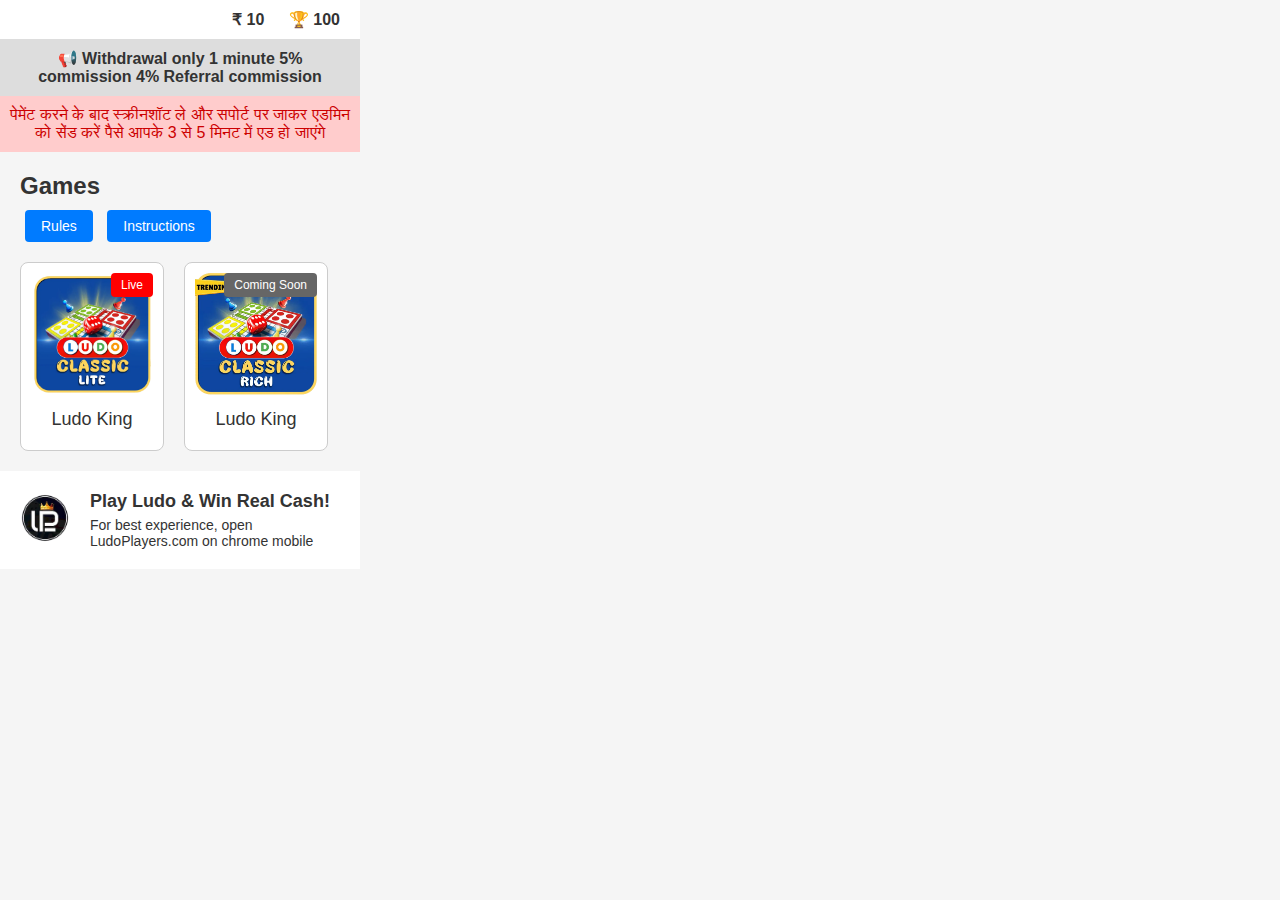
==== index.html @ 33a1296b "first commit" ====
<!DOCTYPE html>
<html lang="en">
<head>
    <meta charset="UTF-8">
    <meta name="viewport" content="width=device-width, initial-scale=1.0">
    <title>Mewati Ludo Club</title>
    <link rel="stylesheet" href="style.css">
</head>
<body>

    <!-- Header with Balance and Trophy Info -->
    <header class="top-bar">
        <div class="top-info">
            <span>₹ 10</span>
            <span>🏆 100</span>
        </div>
    </header>

    <!-- Notice Bar -->
    <section class="notice-bar">
        <p>📢 Withdrawal only 1 minute 5% commission 4% Referral commission</p>
    </section>

    <!-- Payment Notice -->
    <section class="payment-notice">
        <p>पेमेंट करने के बाद स्क्रीनशॉट ले और सपोर्ट पर जाकर एडमिन को सेंड करें पैसे आपके 3 से 5 मिनट में एड हो जाएंगे </p>
    </section>

    <!-- Game Section -->
    <section class="games">
        <h2>Games</h2>
        <div class="game-options">
            <button>Rules</button>
            <button>Instructions</button>
        </div>
        <div class="game-cards">
            <!-- Game Card 1 -->
            <div class="game-card">
                <img src="/png/ludo1.webp" alt="Ludo King">
                <p class="game-title">Ludo King</p>
                <span class="live-badge">Live</span>
            </div>

            <!-- Game Card 2 -->
            <div class="game-card">
                <img src="/png/ludo2.webp" alt="Ludo King">
                <p class="game-title">Ludo King</p>
                <span class="coming-soon-badge">Coming Soon</span>
            </div>
        </div>
    </section>

    <!-- Footer Section with About -->
    <footer class="footer">
        <div class="logo">
            <img src="/png/lp_logo.webp" alt=" Ludo Club Logo">
        </div>
        <div class="about">
            <h3>Play Ludo & Win Real Cash!</h3>
            <p>For best experience, open LudoPlayers.com on  chrome mobile</p>
        </div>
    </footer>

</body>
</html>
---- style.css ----
/* Reset */
* {
    margin: 0;
    padding: 0;
    box-sizing: border-box;
    max-width: 360px;
   
}

body {
    font-family: Arial, sans-serif;
    background-color: #f5f5f5;
    color: #333;
}

/* Top bar */
.top-bar {
    background-color: #ffffff;
    padding: 10px;
    display: flex;
    justify-content: flex-end;
}

.top-info span {
    margin: 0 10px;
    font-weight: bold;
}

/* Notice bar */
.notice-bar {
    background-color: #ddd;
    padding: 10px;
    text-align: center;
    font-weight: bold;
}

.payment-notice {
    background-color: #ffcccc;
    padding: 10px;
    text-align: center;
    color: #c00;
}

/* Games section */
.games {
    padding: 20px;
}

.games h2 {
    font-size: 24px;
    margin-bottom: 10px;
}

.game-options button {
    margin: 0 5px;
    padding: 8px 16px;
    font-size: 14px;
    background-color: #007bff;
    color: #fff;
    border: none;
    border-radius: 4px;
    cursor: pointer;
}

.game-options button:hover {
    background-color: #0056b3;
}

/* Game Cards */
.game-cards {
    display: flex;
    gap: 20px;
    margin-top: 20px;
}

.game-card {
    background-color: #ffffff;
    border: 1px solid #ccc;
    border-radius: 8px;
    width: 45%;
    padding: 10px;
    position: relative;
    text-align: center;
}

.game-card img {
    width: 100%;
    height: auto;
}

.game-title {
    font-size: 18px;
    margin: 10px 0;
}

.live-badge, .coming-soon-badge {
    position: absolute;
    top: 10px;
    right: 10px;
    background-color: #ff0000;
    color: #fff;
    padding: 5px 10px;
    border-radius: 4px;
    font-size: 12px;
}

.coming-soon-badge {
    background-color: #666;
}

/* Footer */
.footer {
    background-color: #ffffff;
    padding: 20px;
    display: flex;
    align-items: center;
    gap: 20px;
}

.footer .logo img {
    width: 50px;
    height: auto;
}

.footer .about h3 {
    font-size: 18px;
}

.footer .about p {
    font-size: 14px;
    margin-top: 5px;
}
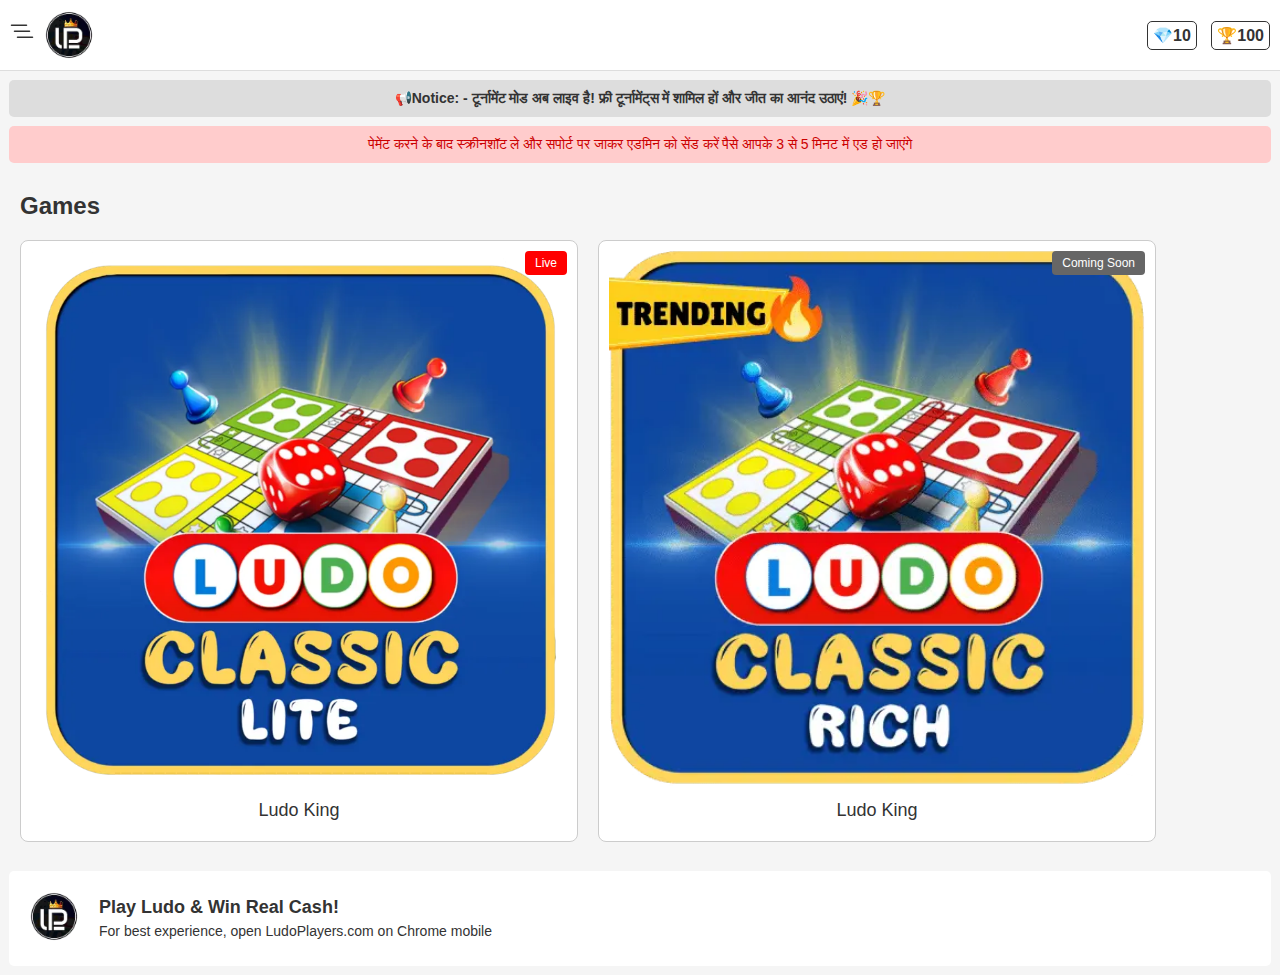
==== commit 1f91965a: "new" ====
--- a/index.html
+++ b/index.html
@@ -8,31 +8,39 @@
 </head>
 <body>
 
-    <!-- Header with Balance and Trophy Info -->
-    <header class="top-bar">
+    <!-- Navigation Bar -->
+    <nav class="navbar">
+        <div class="left-section">
+            <div class="menu-icon">
+                <span>
+                    <svg xmlns="http://www.w3.org/2000/svg" viewBox="0 0 16 16" width="24" height="24" fill="currentColor">
+                        <path fill-rule="evenodd" d="M4.5 11.5A.5.5 0 0 1 5 11h10a.5.5 0 0 1 0 1H5a.5.5 0 0 1-.5-.5zm-2-4A.5.5 0 0 1 3 7h10a.5.5 0 0 1 0 1H3a.5.5 0 0 1-.5-.5zm-2-4A.5.5 0 0 1 1 3h10a.5.5 0 0 1 0 1H1a.5.5 0 0 1-.5-.5z"></path>
+                    </svg>
+                </span>
+            </div>
+            <img src="/png/lp_logo.webp" alt="Ludo Club Logo" class="logo-top">
+        </div>
         <div class="top-info">
-            <span>₹ 10</span>
-            <span>🏆 100</span>
+            <span class="balance">💎10</span>
+            <span class="balance">🏆100</span>
         </div>
-    </header>
+    </nav>
+    
+    
 
     <!-- Notice Bar -->
     <section class="notice-bar">
-        <p>📢 Withdrawal only 1 minute 5% commission 4% Referral commission</p>
+        <p>📢Notice: - टूर्नामेंट मोड अब लाइव है! फ्री टूर्नामेंट्स में शामिल हों और जीत का आनंद उठाएं! 🎉🏆</p>
     </section>
 
     <!-- Payment Notice -->
     <section class="payment-notice">
-        <p>पेमेंट करने के बाद स्क्रीनशॉट ले और सपोर्ट पर जाकर एडमिन को सेंड करें पैसे आपके 3 से 5 मिनट में एड हो जाएंगे </p>
+        <p>पेमेंट करने के बाद स्क्रीनशॉट ले और सपोर्ट पर जाकर एडमिन को सेंड करें पैसे आपके 3 से 5 मिनट में एड हो जाएंगे</p>
     </section>
 
     <!-- Game Section -->
     <section class="games">
         <h2>Games</h2>
-        <div class="game-options">
-            <button>Rules</button>
-            <button>Instructions</button>
-        </div>
         <div class="game-cards">
             <!-- Game Card 1 -->
             <div class="game-card">
@@ -53,11 +61,11 @@
     <!-- Footer Section with About -->
     <footer class="footer">
         <div class="logo">
-            <img src="/png/lp_logo.webp" alt=" Ludo Club Logo">
+            <img src="/png/lp_logo.webp" alt="Ludo Club Logo">
         </div>
         <div class="about">
             <h3>Play Ludo & Win Real Cash!</h3>
-            <p>For best experience, open LudoPlayers.com on  chrome mobile</p>
+            <p>For best experience, open LudoPlayers.com on Chrome mobile</p>
         </div>
     </footer>
 
--- a/style.css
+++ b/style.css
@@ -3,8 +3,6 @@
     margin: 0;
     padding: 0;
     box-sizing: border-box;
-    max-width: 360px;
-   
 }
 
 body {
@@ -13,25 +11,51 @@
     color: #333;
 }
 
-/* Top bar */
-.top-bar {
+/* Navbar */
+.navbar {
     background-color: #ffffff;
     padding: 10px;
     display: flex;
-    justify-content: flex-end;
+    justify-content: space-between;
+    align-items: center;
+    border-bottom: 1px solid #ddd;
+}
+
+.left-section {
+    display: flex;
+    align-items: center;
+}
+
+.logo-top {
+    width: 50px;
+    height: auto;
+    margin-left: 10px; /* Adjust spacing between menu icon and logo */
+}
+
+.menu-icon span {
+    font-size: 24px;
+    cursor: pointer;
 }
 
 .top-info span {
-    margin: 0 10px;
+    margin-left: 10px;
     font-weight: bold;
+    border: 1px solid #333;
+    padding: 5px;
+    border-radius: 5px;
 }
 
-/* Notice bar */
+
+
+/* Notice Bar */
 .notice-bar {
     background-color: #ddd;
     padding: 10px;
     text-align: center;
     font-weight: bold;
+    font-size: 14px;
+    margin: 1vh;
+    border-radius: 5px;
 }
 
 .payment-notice {
@@ -39,6 +63,9 @@
     padding: 10px;
     text-align: center;
     color: #c00;
+    font-size: 14px;
+    margin: 1vh;
+    border-radius: 5px;
 }
 
 /* Games section */
@@ -49,21 +76,6 @@
 .games h2 {
     font-size: 24px;
     margin-bottom: 10px;
-}
-
-.game-options button {
-    margin: 0 5px;
-    padding: 8px 16px;
-    font-size: 14px;
-    background-color: #007bff;
-    color: #fff;
-    border: none;
-    border-radius: 4px;
-    cursor: pointer;
-}
-
-.game-options button:hover {
-    background-color: #0056b3;
 }
 
 /* Game Cards */
@@ -115,6 +127,8 @@
     display: flex;
     align-items: center;
     gap: 20px;
+    margin: 1vh;
+    border-radius: 5px;
 }
 
 .footer .logo img {
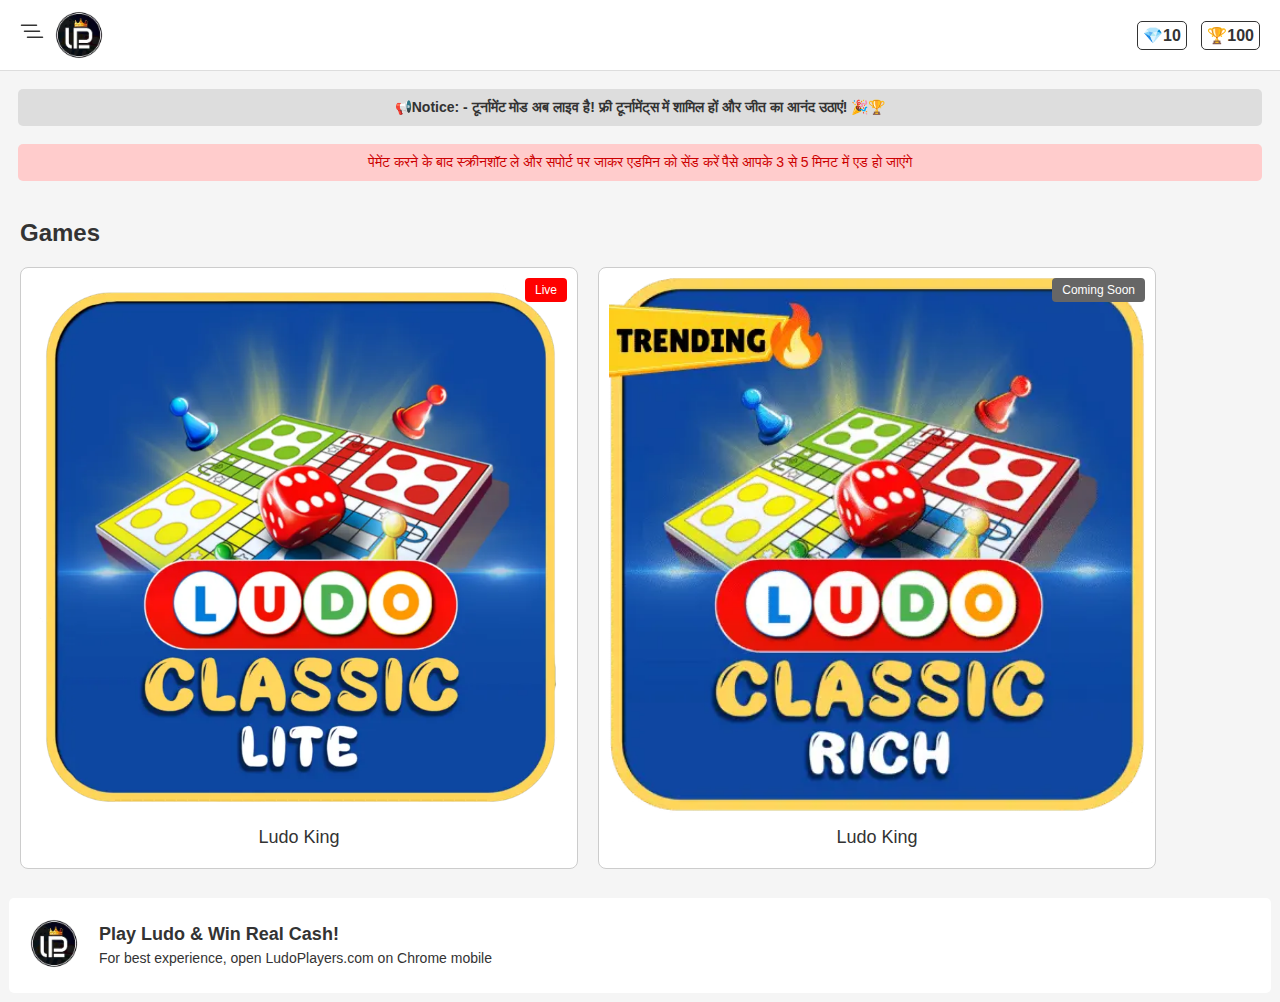
==== commit 9073f4da: "ndg" ====
--- a/index.html
+++ b/index.html
@@ -3,7 +3,7 @@
 <head>
     <meta charset="UTF-8">
     <meta name="viewport" content="width=device-width, initial-scale=1.0">
-    <title>Mewati Ludo Club</title>
+    <title> Ludo Club</title>
     <link rel="stylesheet" href="style.css">
 </head>
 <body>
--- a/style.css
+++ b/style.css
@@ -15,6 +15,8 @@
 .navbar {
     background-color: #ffffff;
     padding: 10px;
+    padding-left: 20px;
+    padding-right: 20px;
     display: flex;
     justify-content: space-between;
     align-items: center;
@@ -54,7 +56,7 @@
     text-align: center;
     font-weight: bold;
     font-size: 14px;
-    margin: 1vh;
+    margin: 2vh;
     border-radius: 5px;
 }
 
@@ -64,7 +66,7 @@
     text-align: center;
     color: #c00;
     font-size: 14px;
-    margin: 1vh;
+    margin: 2vh;
     border-radius: 5px;
 }
 
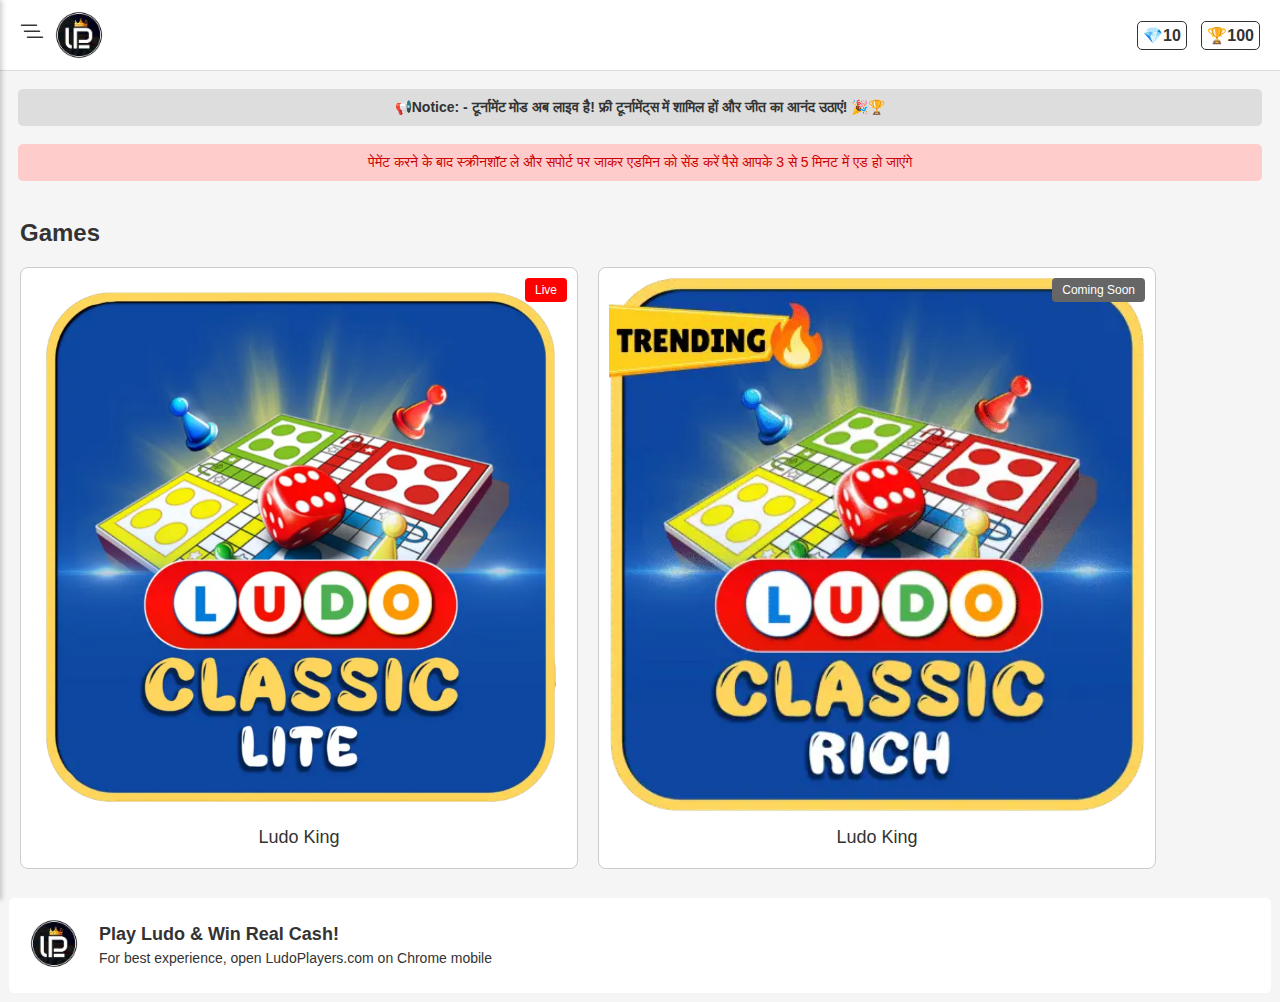
==== commit ac6d4dcd: "new" ====
--- a/index.html
+++ b/index.html
@@ -1,32 +1,76 @@
 <!DOCTYPE html>
 <html lang="en">
+
 <head>
     <meta charset="UTF-8">
     <meta name="viewport" content="width=device-width, initial-scale=1.0">
     <title> Ludo Club</title>
     <link rel="stylesheet" href="style.css">
 </head>
+
 <body>
 
-    <!-- Navigation Bar -->
-    <nav class="navbar">
-        <div class="left-section">
-            <div class="menu-icon">
-                <span>
-                    <svg xmlns="http://www.w3.org/2000/svg" viewBox="0 0 16 16" width="24" height="24" fill="currentColor">
-                        <path fill-rule="evenodd" d="M4.5 11.5A.5.5 0 0 1 5 11h10a.5.5 0 0 1 0 1H5a.5.5 0 0 1-.5-.5zm-2-4A.5.5 0 0 1 3 7h10a.5.5 0 0 1 0 1H3a.5.5 0 0 1-.5-.5zm-2-4A.5.5 0 0 1 1 3h10a.5.5 0 0 1 0 1H1a.5.5 0 0 1-.5-.5z"></path>
-                    </svg>
-                </span>
-            </div>
-            <img src="/png/lp_logo.webp" alt="Ludo Club Logo" class="logo-top">
+   <!-- Navigation Bar -->
+   <nav class="navbar">
+    <div class="left-section">
+        <div class="menu-icon" onclick="toggleMenu()">
+            <span>
+                <svg xmlns="http://www.w3.org/2000/svg" viewBox="0 0 16 16" width="24" height="24"
+                    fill="currentColor">
+                    <path fill-rule="evenodd"
+                        d="M4.5 11.5A.5.5 0 0 1 5 11h10a.5.5 0 0 1 0 1H5a.5.5 0 0 1-.5-.5zm-2-4A.5.5 0 0 1 3 7h10a.5.5 0 0 1 0 1H3a.5.5 0 0 1-.5-.5zm-2-4A.5.5 0 0 1 1 3h10a.5.5 0 0 1 0 1H1a.5.5 0 0 1-.5-.5z">
+                    </path>
+                </svg>
+            </span>
         </div>
-        <div class="top-info">
-            <span class="balance">💎10</span>
-            <span class="balance">🏆100</span>
+        <img src="/png/lp_logo.webp" alt="Ludo Club Logo" class="logo-top">
+    </div>
+    <div class="top-info">
+        <span class="balance">💎10</span>
+        <span class="balance">🏆100</span>
+    </div>
+</nav>
+
+<!-- Navigation Menu (Sidebar) -->
+<div class="nav-container" id="navMenu">
+    <!-- Header Section -->
+    <div class="header">
+        <img src="/png/lp_logo.webp" alt=" Ludo Club Logo" class="logo-top">
+        <h2 class="title"> Ludo Club</h2>
+        <span class="close-button" onclick="toggleMenu()">&times;</span>
+    </div>
+
+    <!-- User Info Section -->
+    <div class="user-info">
+        <img src="/png/user-icon.png" alt="User Icon" class="user-icon">
+        <div class="user-details">
+            <p class="username">Krishan Maan</p>
+            <p class="user-handle">@krishanmaan1</p>
         </div>
-    </nav>
-    
-    
+    </div>
+
+    <!-- Navigation Menu -->
+    <div class="nav-menu">
+        <button class="nav-item"><span>🏠</span>Home</button>
+        <button class="nav-item"><span>💼</span>Wallet</button>
+        <button class="nav-item"><span>📜</span>History</button>
+        <button class="nav-item"><span>💸</span>Withdraws</button>
+        <button class="nav-item"><span>👤</span>Profile</button>
+        <button class="nav-item"><span>🎁</span>Refer & Earn</button>
+        <button class="nav-item whatsapp"><span>💬</span>Contact On Whatsapp</button>
+        <button class="nav-item instagram"><span>📷</span>Connect On Instagram</button>
+        <button class="nav-item"><span>📜</span>Privacy Policy</button>
+        <button class="nav-item"><span>⚖️</span>Terms & Conditions</button>
+        <button class="nav-item"><span>📜</span>Rules</button>
+    </div>
+
+    <!-- Footer -->
+    <div class="footer">
+        <a href="#" class="legal-terms">Legal Terms</a>
+    </div>
+</div>
+
+
 
     <!-- Notice Bar -->
     <section class="notice-bar">
@@ -35,7 +79,8 @@
 
     <!-- Payment Notice -->
     <section class="payment-notice">
-        <p>पेमेंट करने के बाद स्क्रीनशॉट ले और सपोर्ट पर जाकर एडमिन को सेंड करें पैसे आपके 3 से 5 मिनट में एड हो जाएंगे</p>
+        <p>पेमेंट करने के बाद स्क्रीनशॉट ले और सपोर्ट पर जाकर एडमिन को सेंड करें पैसे आपके 3 से 5 मिनट में एड हो जाएंगे
+        </p>
     </section>
 
     <!-- Game Section -->
@@ -43,11 +88,15 @@
         <h2>Games</h2>
         <div class="game-cards">
             <!-- Game Card 1 -->
-            <div class="game-card">
-                <img src="/png/ludo1.webp" alt="Ludo King">
-                <p class="game-title">Ludo King</p>
-                <span class="live-badge">Live</span>
-            </div>
+   
+                <div class="game-card">
+                    <a href="/matches.html">
+                    <img src="/png/ludo1.webp" alt="Ludo King">
+                    </a>
+                    <p class="game-title">Ludo King</p>
+                    <span class="live-badge">Live</span>
+                </div>
+      
 
             <!-- Game Card 2 -->
             <div class="game-card">
@@ -68,6 +117,12 @@
             <p>For best experience, open LudoPlayers.com on Chrome mobile</p>
         </div>
     </footer>
+    <script>
+        function toggleMenu() {
+            const navMenu = document.getElementById("navMenu");
+            navMenu.classList.toggle("open");
+        }
+    </script>
+</body>
 
-</body>
-</html>
+</html>--- a/style.css
+++ b/style.css
@@ -47,7 +47,89 @@
     border-radius: 5px;
 }
 
-
+/* Style for the navigation sidebar */
+.header .user-info{
+    display: flex;
+    align-items: center;
+}
+.user-info{
+    display: flex;
+    align-items: center;
+}
+.user-icon {
+    width: 40px;
+    height: 40px;
+    border-radius: 50%;
+    border: 2px solid #fff;
+}
+.nav-container {
+    width: 250px;
+    background-color: #fff;
+    position: fixed;
+    top: 0;
+    left: -250px;
+    height: 100%;
+    box-shadow: 2px 0 5px rgba(0, 0, 0, 0.2);
+    transition: left 0.3s ease;
+    z-index: 1000;
+    overflow-y: auto;
+}
+
+.nav-container.open {
+    left: 0;
+}
+
+.navbar .menu-icon {
+    cursor: pointer;
+}
+
+.close-button {
+    position: absolute;
+    top: 10px;
+    right: 10px;
+    font-size: 24px;
+    cursor: pointer;
+    color: #d9534f;
+}
+
+/* Additional style adjustments for nav items */
+.nav-item {
+    display: flex;
+    align-items: center;
+    padding: 12px 20px;
+    font-size: 16px;
+    color: #333;
+  
+    background: none;
+    cursor: pointer;
+    transition: background-color 0.3s;
+    width: 85%;
+    text-align: left;
+    border: 1px solid #333;
+    padding: 5px;
+    border-radius: 5px;
+    margin:  2vh;
+   
+}
+
+.nav-item:hover {
+    background-color: #f1f1f1;
+}
+
+.nav-item span {
+    margin-right: 10px;
+}
+
+/* Custom Colors for Specific Items */
+.whatsapp {
+    background-color: #25D366;
+    color: #fff;
+}
+
+.instagram {
+    background-image: linear-gradient(45deg, #f58529, #feda77, #dd2a7b, #8134af, #515bd4);
+    color: #fff;
+}
 
 /* Notice Bar */
 .notice-bar {
